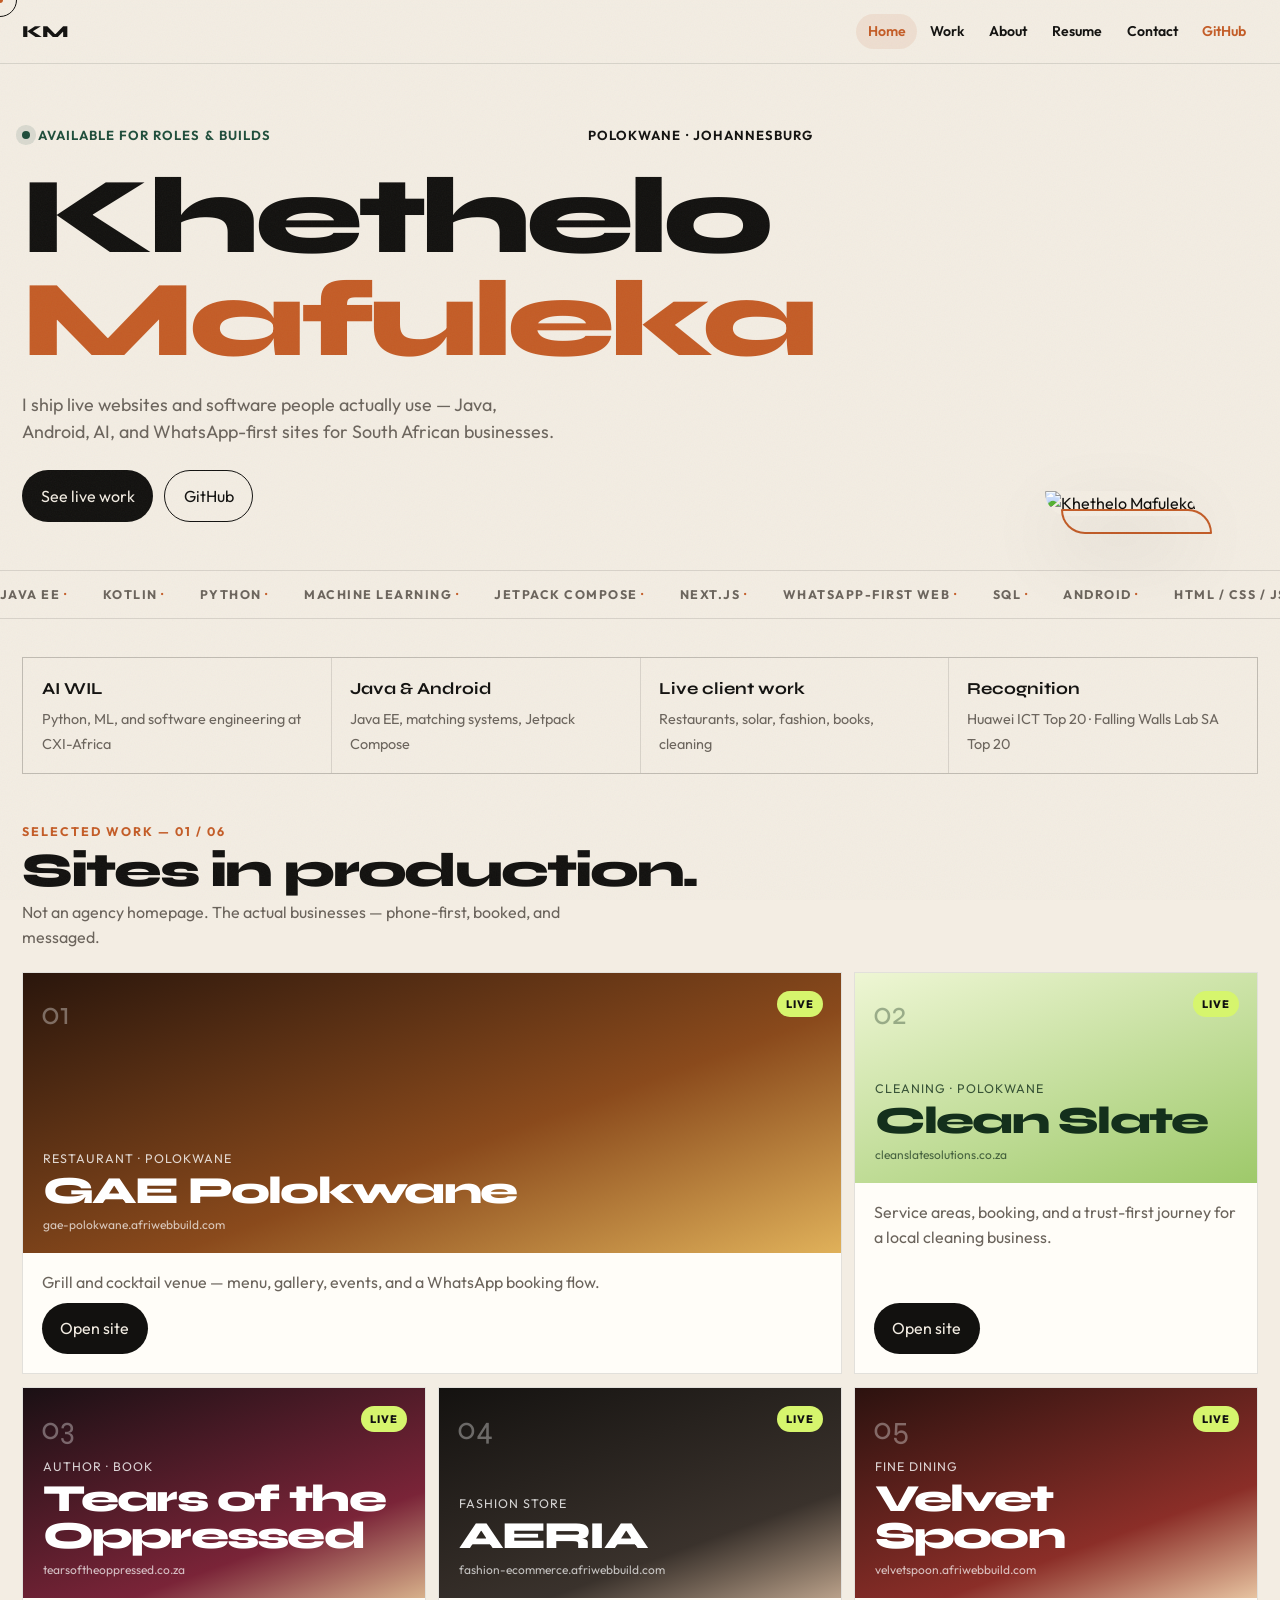
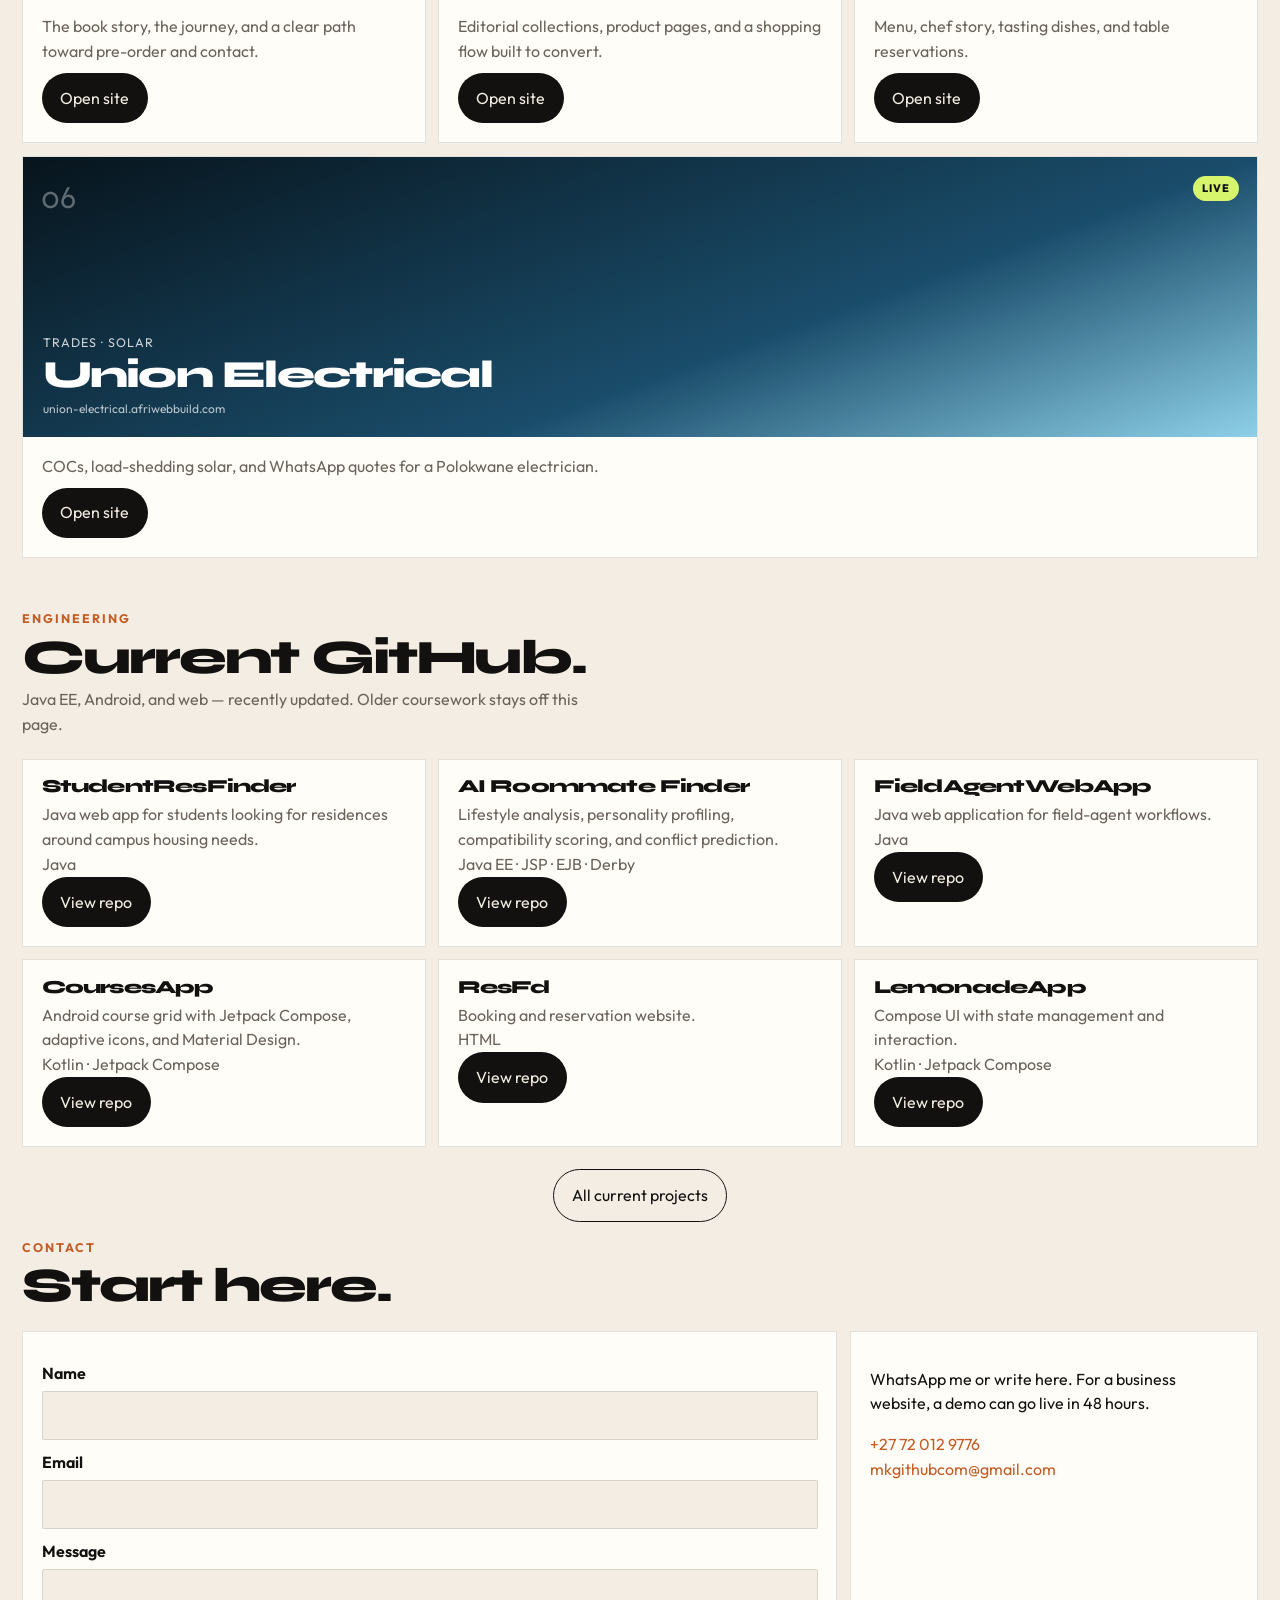
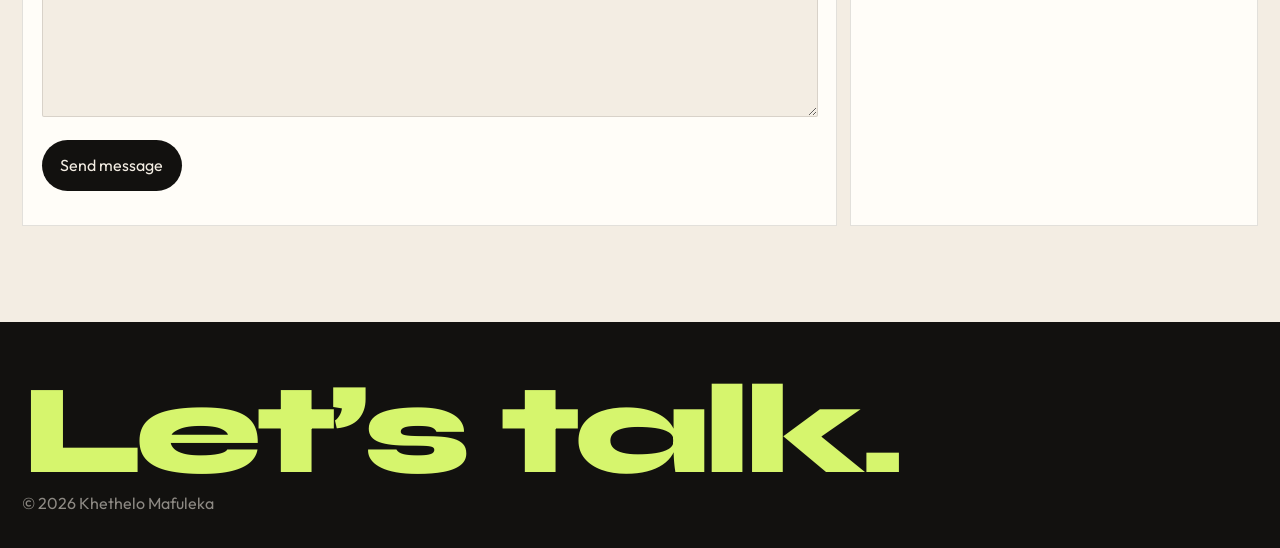
==== index.html @ 808f4ea2 "Switch contact forms to Way2Form and ship the redesigned pages for GitHub Pages. Co-authored-by: Cur" ====
<!DOCTYPE html>
<html lang="en">
<head>
  <meta charset="UTF-8">
  <meta name="viewport" content="width=device-width, initial-scale=1.0">
  <title>Khethelo Mafuleka — Software Engineer</title>
  <link rel="stylesheet" href="style.css">
  <link rel="preconnect" href="https://fonts.googleapis.com">
  <link rel="preconnect" href="https://fonts.gstatic.com" crossorigin>
  <link href="https://fonts.googleapis.com/css2?family=Outfit:wght@400;500;600;700&family=Syne:wght@700;800&display=swap" rel="stylesheet">
</head>
<body>
  <header>
    <div class="header-inner">
      <div class="brand">
        <h1><a href="index.html">KM</a></h1>
      </div>
      <nav>
        <a href="index.html" aria-current="page">Home</a>
        <a href="projects.html">Work</a>
        <a href="profile.html">About</a>
        <a href="resume.html">Resume</a>
        <a href="contact.html">Contact</a>
        <a href="https://github.com/Mafuleka-Khethelo" class="external" target="_blank" rel="noopener">GitHub</a>
      </nav>
    </div>
  </header>
  <main>
    <section class="hero">
      <div>
        <div class="hero-top">
          <span class="avail"><i></i> Available for roles &amp; builds</span>
          <span>Polokwane · Johannesburg</span>
        </div>
        <h2 class="display" data-reveal>Khethelo <span>Mafuleka</span></h2>
        <p class="lede" data-reveal>I ship live websites and software people actually use — Java, Android, AI, and WhatsApp-first sites for South African businesses.</p>
        <div class="hero-actions" data-reveal>
          <a class="button" href="#live">See live work</a>
          <a class="button button-ghost" href="https://github.com/Mafuleka-Khethelo" target="_blank" rel="noopener">GitHub</a>
        </div>
      </div>
      <div class="hero-photo" data-reveal>
        <img src="assets/myPrifile.jpg" alt="Khethelo Mafuleka">
      </div>
    </section>

    <div class="marquee" aria-hidden="true">
      <div class="marquee-track">
        <span>Java EE</span><span>Kotlin</span><span>Python</span><span>Machine learning</span>
        <span>Jetpack Compose</span><span>Next.js</span><span>WhatsApp-first web</span>
        <span>SQL</span><span>Android</span><span>HTML / CSS / JS</span>
      </div>
    </div>

    <div class="highlights">
      <div class="highlight" data-reveal><strong>AI WIL</strong><span>Python, ML, and software engineering at CXI-Africa</span></div>
      <div class="highlight" data-reveal><strong>Java &amp; Android</strong><span>Java EE, matching systems, Jetpack Compose</span></div>
      <div class="highlight" data-reveal><strong>Live client work</strong><span>Restaurants, solar, fashion, books, cleaning</span></div>
      <div class="highlight" data-reveal><strong>Recognition</strong><span>Huawei ICT Top 20 · Falling Walls Lab SA Top 20</span></div>
    </div>

    <section id="live">
      <div class="section-head" data-reveal>
        <span class="idx">Selected work — 01 / 06</span>
        <h3>Sites in production.</h3>
        <p>Not an agency homepage. The actual businesses — phone-first, booked, and messaged.</p>
      </div>
      <div class="live-grid">
        <article class="live-card" data-reveal>
          <a class="live-visual theme-gae" href="https://gae-polokwane.afriwebbuild.com/" target="_blank" rel="noopener">
            <span class="work-num">01</span>
            <span class="live-badge">Live</span>
            <em>Restaurant · Polokwane</em>
            <strong>GAE Polokwane</strong>
            <span class="domain">gae-polokwane.afriwebbuild.com</span>
          </a>
          <div class="live-card-body">
            <p>Grill and cocktail venue — menu, gallery, events, and a WhatsApp booking flow.</p>
            <a class="button" href="https://gae-polokwane.afriwebbuild.com/" target="_blank" rel="noopener">Open site</a>
          </div>
        </article>
        <article class="live-card" data-reveal>
          <a class="live-visual theme-clean" href="https://cleanslatesolutions.co.za/" target="_blank" rel="noopener">
            <span class="work-num">02</span>
            <span class="live-badge">Live</span>
            <em>Cleaning · Polokwane</em>
            <strong>Clean Slate</strong>
            <span class="domain">cleanslatesolutions.co.za</span>
          </a>
          <div class="live-card-body">
            <p>Service areas, booking, and a trust-first journey for a local cleaning business.</p>
            <a class="button" href="https://cleanslatesolutions.co.za/" target="_blank" rel="noopener">Open site</a>
          </div>
        </article>
        <article class="live-card" data-reveal>
          <a class="live-visual theme-tears" href="https://tearsoftheoppressed.co.za/" target="_blank" rel="noopener">
            <span class="work-num">03</span>
            <span class="live-badge">Live</span>
            <em>Author · Book</em>
            <strong>Tears of the Oppressed</strong>
            <span class="domain">tearsoftheoppressed.co.za</span>
          </a>
          <div class="live-card-body">
            <p>The book story, the journey, and a clear path toward pre-order and contact.</p>
            <a class="button" href="https://tearsoftheoppressed.co.za/" target="_blank" rel="noopener">Open site</a>
          </div>
        </article>
        <article class="live-card" data-reveal>
          <a class="live-visual theme-fashion" href="https://fashion-ecommerce.afriwebbuild.com/" target="_blank" rel="noopener">
            <span class="work-num">04</span>
            <span class="live-badge">Live</span>
            <em>Fashion store</em>
            <strong>AERIA</strong>
            <span class="domain">fashion-ecommerce.afriwebbuild.com</span>
          </a>
          <div class="live-card-body">
            <p>Editorial collections, product pages, and a shopping flow built to convert.</p>
            <a class="button" href="https://fashion-ecommerce.afriwebbuild.com/" target="_blank" rel="noopener">Open site</a>
          </div>
        </article>
        <article class="live-card" data-reveal>
          <a class="live-visual theme-velvet" href="https://velvetspoon.afriwebbuild.com/" target="_blank" rel="noopener">
            <span class="work-num">05</span>
            <span class="live-badge">Live</span>
            <em>Fine dining</em>
            <strong>Velvet Spoon</strong>
            <span class="domain">velvetspoon.afriwebbuild.com</span>
          </a>
          <div class="live-card-body">
            <p>Menu, chef story, tasting dishes, and table reservations.</p>
            <a class="button" href="https://velvetspoon.afriwebbuild.com/" target="_blank" rel="noopener">Open site</a>
          </div>
        </article>
        <article class="live-card" data-reveal>
          <a class="live-visual theme-union" href="https://union-electrical.afriwebbuild.com/" target="_blank" rel="noopener">
            <span class="work-num">06</span>
            <span class="live-badge">Live</span>
            <em>Trades · Solar</em>
            <strong>Union Electrical</strong>
            <span class="domain">union-electrical.afriwebbuild.com</span>
          </a>
          <div class="live-card-body">
            <p>COCs, load-shedding solar, and WhatsApp quotes for a Polokwane electrician.</p>
            <a class="button" href="https://union-electrical.afriwebbuild.com/" target="_blank" rel="noopener">Open site</a>
          </div>
        </article>
      </div>
    </section>

    <section class="projects">
      <div class="section-head" data-reveal>
        <span class="idx">Engineering</span>
        <h3>Current GitHub.</h3>
        <p>Java EE, Android, and web — recently updated. Older coursework stays off this page.</p>
      </div>
      <div class="repo-grid">
        <article class="project-card" data-reveal data-repo="StudentResFinderWebApp">
          <h4>StudentResFinder</h4>
          <p>Java web app for students looking for residences around campus housing needs.</p>
          <p class="muted">Java</p>
          <a class="button" href="https://github.com/Mafuleka-Khethelo/StudentResFinderWebApp" target="_blank" rel="noopener">View repo</a>
        </article>
        <article class="project-card" data-reveal data-repo="AI-Roommate-Finder-System">
          <h4>AI Roommate Finder</h4>
          <p>Lifestyle analysis, personality profiling, compatibility scoring, and conflict prediction.</p>
          <p class="muted">Java EE · JSP · EJB · Derby</p>
          <a class="button" href="https://github.com/Mafuleka-Khethelo/AI-Roommate-Finder-System" target="_blank" rel="noopener">View repo</a>
        </article>
        <article class="project-card" data-reveal data-repo="FieldAgentWebApp">
          <h4>FieldAgentWebApp</h4>
          <p>Java web application for field-agent workflows.</p>
          <p class="muted">Java</p>
          <a class="button" href="https://github.com/Mafuleka-Khethelo/FieldAgentWebApp" target="_blank" rel="noopener">View repo</a>
        </article>
        <article class="project-card" data-reveal data-repo="CoursesApp">
          <h4>CoursesApp</h4>
          <p>Android course grid with Jetpack Compose, adaptive icons, and Material Design.</p>
          <p class="muted">Kotlin · Jetpack Compose</p>
          <a class="button" href="https://github.com/Mafuleka-Khethelo/CoursesApp" target="_blank" rel="noopener">View repo</a>
        </article>
        <article class="project-card" data-reveal data-repo="ResFd">
          <h4>ResFd</h4>
          <p>Booking and reservation website.</p>
          <p class="muted">HTML</p>
          <a class="button" href="https://github.com/Mafuleka-Khethelo/ResFd" target="_blank" rel="noopener">View repo</a>
        </article>
        <article class="project-card" data-reveal data-repo="LemonadeApp-Compose">
          <h4>LemonadeApp</h4>
          <p>Compose UI with state management and interaction.</p>
          <p class="muted">Kotlin · Jetpack Compose</p>
          <a class="button" href="https://github.com/Mafuleka-Khethelo/LemonadeApp-Compose" target="_blank" rel="noopener">View repo</a>
        </article>
      </div>
      <p style="text-align:center;margin-top:1.4rem"><a href="projects.html" class="button button-ghost">All current projects</a></p>
    </section>

    <section id="contact" class="contact-section">
      <div class="section-head" data-reveal>
        <span class="idx">Contact</span>
        <h3>Start here.</h3>
      </div>
      <div class="contact-card">
        <form id="contact-form" class="contact-form" action="https://way2form.com/api/forms/53850bd2-396d-41ba-bebd-c320ea2ce17f/submit" method="post">
          <label for="name">Name</label>
          <input id="name" name="name" type="text" required>
          <label for="email">Email</label>
          <input id="email" name="email" type="email" required>
          <label for="message">Message</label>
          <textarea id="message" name="message" rows="5" required></textarea>
          <button type="submit" class="button">Send message</button>
          <p id="form-status" class="form-status" aria-live="polite"></p>
        </form>
        <aside class="contact-note">
          <p>WhatsApp me or write here. For a business website, a demo can go live in 48 hours.</p>
          <p><a href="https://wa.me/27720129776">+27 72 012 9776</a><br>
          <a href="mailto:mkgithubcom@gmail.com">mkgithubcom@gmail.com</a></p>
        </aside>
      </div>
    </section>
  </main>
  <footer class="site-footer">
    <div class="site-footer-inner">
      <p class="footer-giant"><a href="contact.html">Let’s talk.</a></p>
      <p>&copy; 2026 Khethelo Mafuleka</p>
    </div>
  </footer>
  <script>window.GITHUB_USERNAME = 'Mafuleka-Khethelo';</script>
  <script>window.WAY2FORM_ENDPOINT = 'https://way2form.com/api/forms/53850bd2-396d-41ba-bebd-c320ea2ce17f/submit';</script>
  <script src="scripts/contact.js" defer></script>
  <script src="scripts/ui.js" defer></script>
</body>
</html>
---- style.css ----
:root{
  --paper:#f3ede3;
  --ink:#12110f;
  --muted:#6b645c;
  --line:rgba(18,17,15,.12);
  --copper:#c45c26;
  --forest:#1e4d3a;
  --lime:#d6f56d;
  --card:#fffdf8;
  --shadow:0 30px 80px rgba(18,17,15,.12);
}

*{box-sizing:border-box}
html{scroll-behavior:smooth}
body{
  margin:0;
  color:var(--ink);
  background:var(--paper);
  font-family:"Outfit", system-ui, sans-serif;
  line-height:1.55;
  -webkit-font-smoothing:antialiased;
}
body::before{
  content:"";
  pointer-events:none;
  position:fixed;inset:0;z-index:80;opacity:.045;
  background-image:url("data:image/svg+xml,%3Csvg xmlns='http://www.w3.org/2000/svg' width='140' height='140'%3E%3Cfilter id='n'%3E%3CfeTurbulence type='fractalNoise' baseFrequency='.8' numOctaves='4' stitchTiles='stitch'/%3E%3C/filter%3E%3Crect width='100%25' height='100%25' filter='url(%23n)'/%3E%3C/svg%3E");
}

h1,h2,h3,h4,.display,.live-visual strong,.footer-giant{
  font-family:"Syne", sans-serif;
  font-weight:800;
  letter-spacing:-.045em;
  line-height:.95;
}

a{color:var(--copper);text-decoration:none}
a:hover{color:var(--ink)}
:focus-visible{outline:2px solid var(--copper);outline-offset:3px}

header{
  position:sticky;top:0;z-index:40;
  background:rgba(243,237,227,.78);
  backdrop-filter:blur(16px);
  border-bottom:1px solid var(--line);
}
.header-inner{
  max-width:1280px;margin:0 auto;padding:.9rem 1.4rem;
  display:flex;align-items:center;justify-content:space-between;gap:1rem;
}
.brand h1{margin:0;font-size:1.05rem}
.brand a{color:inherit}
.tagline{display:none}
nav{display:flex;flex-wrap:wrap;gap:.15rem}
nav a{
  color:var(--ink);font-weight:600;font-size:.88rem;
  padding:.4rem .7rem;border-radius:999px;
}
nav a:hover,nav a.external{color:var(--copper)}

main{max-width:1280px;margin:0 auto;padding:1.2rem 1.4rem 4rem}

.hero{
  display:grid;grid-template-columns:1.15fr .85fr;
  gap:2rem;align-items:end;padding:2.6rem 0 1.4rem;
}
.hero-top{
  display:flex;justify-content:space-between;gap:1rem;align-items:center;
  margin-bottom:1.2rem;font-size:.82rem;font-weight:650;letter-spacing:.08em;text-transform:uppercase;
}
.avail{
  display:inline-flex;align-items:center;gap:.45rem;color:var(--forest);
}
.avail i{
  width:8px;height:8px;border-radius:50%;background:var(--forest);
  box-shadow:0 0 0 6px rgba(30,77,58,.12);animation:pulse 1.8s ease infinite;
}
@keyframes pulse{50%{transform:scale(1.15)}}
.hero h2.display{
  margin:0;font-size:clamp(2.8rem,8.6vw,6.8rem);max-width:10ch;
}
.hero h2.display span{display:block;color:var(--copper)}
.lede{max-width:34rem;color:var(--muted);font-size:1.12rem;margin:1.2rem 0 1.5rem}
.hero-actions{display:flex;flex-wrap:wrap;gap:.7rem}
.hero-photo{position:relative;justify-self:end;margin-bottom:.4rem}
.hero-photo img{
  width:min(340px,78vw);aspect-ratio:4/5;object-fit:cover;
  border-radius:2px 48px 2px 48px;box-shadow:var(--shadow);
  filter:saturate(1.05) contrast(1.04);
}
.hero-photo::before{
  content:"";position:absolute;inset:18px -16px -18px 16px;
  border:2px solid var(--copper);border-radius:2px 48px 2px 48px;z-index:-1;
}

.button{
  display:inline-flex;align-items:center;gap:.4rem;
  padding:.8rem 1.15rem;border-radius:999px;border:0;cursor:pointer;
  background:var(--ink);color:var(--paper);font-weight:700;font:inherit;
  text-decoration:none;
}
.button:hover{background:var(--copper);color:#fff}
.button-ghost{
  background:transparent;color:var(--ink);border:1px solid var(--ink);
}
.button-ghost:hover{background:var(--ink);color:var(--paper)}

.marquee{
  overflow:hidden;border-block:1px solid var(--line);
  margin:1.6rem -1.4rem 2.4rem;padding:.85rem 0;
}
.marquee-track{
  display:flex;gap:2.2rem;white-space:nowrap;width:max-content;
  animation:ticker 32s linear infinite;font-weight:700;letter-spacing:.12em;text-transform:uppercase;font-size:.78rem;
}
.marquee-track span{color:var(--muted)}
.marquee-track span::after{content:" ·";color:var(--copper)}
@keyframes ticker{to{transform:translateX(-50%)}}

.highlights{display:grid;grid-template-columns:repeat(4,1fr);gap:1px;background:var(--line);border:1px solid var(--line);margin-bottom:3rem}
.highlight{background:var(--paper);padding:1.1rem 1.15rem}
.highlight strong{display:block;font-family:"Syne",sans-serif;font-size:1.05rem;margin-bottom:.25rem}
.highlight span{color:var(--muted);font-size:.9rem}

.section-head{display:flex;flex-direction:column;gap:.4rem;margin:0 0 1.4rem}
.section-head h3{margin:0;font-size:clamp(1.8rem,4vw,3rem)}
.section-head p{margin:0;color:var(--muted);max-width:36rem}
.idx{color:var(--copper);font-size:.78rem;letter-spacing:.16em;text-transform:uppercase;font-weight:700}

.live-grid{display:grid;grid-template-columns:repeat(6,1fr);gap:.8rem}
.live-card{
  background:var(--card);border:1px solid var(--line);min-height:100%;
  display:flex;flex-direction:column;overflow:hidden;
  transition:transform .35s cubic-bezier(.2,.8,.2,1), box-shadow .35s;
}
.live-card:hover{transform:translateY(-6px);box-shadow:var(--shadow)}
.live-card:nth-child(1){grid-column:span 4}
.live-card:nth-child(2){grid-column:span 2}
.live-card:nth-child(3),
.live-card:nth-child(4),
.live-card:nth-child(5){grid-column:span 2}
.live-card:nth-child(6){grid-column:span 6}
.live-visual{
  min-height:210px;padding:1.15rem 1.2rem;display:flex;flex-direction:column;justify-content:flex-end;
  color:#fff;position:relative;overflow:hidden;
}
.live-card:nth-child(1) .live-visual,
.live-card:nth-child(6) .live-visual{min-height:280px}
.live-visual:hover{color:#fff}
.work-num{
  position:absolute;top:1rem;left:1.1rem;
  font-family:"Syne",sans-serif;font-size:2rem;opacity:.35;
}
.live-badge{
  position:absolute;top:1.15rem;right:1.1rem;
  background:var(--lime);color:#111;font-size:.68rem;font-weight:800;
  letter-spacing:.1em;text-transform:uppercase;padding:.28rem .55rem;border-radius:999px;
}
.live-visual em{font-style:normal;font-size:.78rem;opacity:.8;margin-bottom:.3rem;letter-spacing:.08em;text-transform:uppercase}
.live-visual strong{font-size:clamp(1.5rem,3vw,2.4rem)}
.live-visual span.domain{font-size:.75rem;opacity:.7;margin-top:.4rem}
.live-card-body{padding:1.05rem 1.15rem 1.2rem;display:flex;flex-direction:column;gap:.55rem;flex:1}
.live-card-body p{margin:0;color:var(--muted)}
.live-card-body .button{margin-top:auto;align-self:flex-start}

.theme-gae{background:linear-gradient(160deg,#2a160c,#8a4a1c 58%,#e0b15a)}
.theme-clean{background:linear-gradient(160deg,#eef6d4,#9ec96a);color:#14301c}
.theme-clean:hover,.theme-clean strong,.theme-clean em,.theme-clean .domain{color:#14301c}
.theme-tears{background:linear-gradient(160deg,#1a1014,#7a2438 70%,#d7b08a)}
.theme-fashion{background:linear-gradient(160deg,#141210,#3a322c 70%,#b9a089)}
.theme-velvet{background:linear-gradient(160deg,#2c120f,#8b2e28 68%,#e7c3a0)}
.theme-union{background:linear-gradient(160deg,#07141c,#1a4d6b 62%,#8ed0e8)}

.repo-grid{display:grid;grid-template-columns:repeat(3,1fr);gap:.8rem}
.project-card,.card,.contact-form,.contact-note,.profile-card{
  background:var(--card);border:1px solid var(--line);padding:1.15rem;
}
.project-card h4{margin:0 0 .4rem;font-size:1.15rem}
.project-card p{margin:0;color:var(--muted)}
.muted{color:var(--muted)}
.projects{margin-top:3.2rem}

.profile-section .profile-card{display:flex;gap:1.3rem;align-items:center;margin-top:2rem}
.avatar,.avatar-img{width:110px;height:110px;border-radius:2px 28px;object-fit:cover;display:block}
.profile-info h2{margin:0;font-size:2.2rem}
.role{color:var(--muted);margin:.3rem 0 .7rem}
.contact-list{list-style:none;padding:0;margin:0}
.skills-list{display:flex;flex-wrap:wrap;gap:.4rem;list-style:none;padding:0}
.skills-list li,.skill-badge{
  border:1px solid var(--line);padding:.22rem .55rem;border-radius:999px;font-size:.82rem;font-weight:650;
}
.skill-list{list-style:none;padding:0}
.skills-block h5{margin:.8rem 0 .2rem;color:var(--copper)}
.card{margin:.75rem 0}
.skill-badges{display:flex;flex-direction:column;gap:.5rem}
.skill-meter{background:rgba(18,17,15,.08);height:7px;overflow:hidden}
.skill-meter-fill{background:linear-gradient(90deg,var(--forest),var(--copper));height:100%}
.repo-meta{font-size:.88rem;color:var(--muted);margin-top:.5rem}

nav a[aria-current="page"]{
  color:var(--copper);
  background:rgba(196,92,38,.1);
}

.page-hero{padding:2rem 0 2.4rem;max-width:62rem}
.page-hero .display{
  margin:.35rem 0 .8rem;font-size:clamp(2.6rem,8vw,6.2rem);max-width:12ch;
}
.page-hero .display span{color:var(--copper)}
.page-hero .lede{margin:0 0 1.4rem}
.page-hero .hero-top{margin-bottom:1.1rem}

#inferred-skills{display:flex;flex-wrap:wrap;gap:.45rem;margin:.7rem 0 1.6rem}
.skill-cell #inferred-skills{margin:0}

.band{
  width:100vw;margin:2.8rem calc(50% - 50vw);padding:2.8rem 1.4rem;
  background:var(--ink);color:var(--paper);
}
.band-inner{max-width:1280px;margin:0 auto}
.band .idx{color:var(--lime)}
.quote{
  font-family:"Syne",sans-serif;font-weight:800;letter-spacing:-.045em;
  font-size:clamp(1.7rem,4.4vw,3.1rem);line-height:1.12;max-width:18ch;margin:0;
}
.quote cite{
  display:block;margin-top:1.1rem;font-family:"Outfit",sans-serif;font-style:normal;
  font-size:.8rem;letter-spacing:.14em;text-transform:uppercase;color:var(--lime);font-weight:700;
}

.about-grid{
  display:grid;grid-template-columns:.82fr 1.18fr;gap:3rem;align-items:start;
}
.about-photo{position:relative}
.about-photo img{
  width:100%;aspect-ratio:4/5;object-fit:cover;
  border-radius:2px 48px 2px 48px;box-shadow:var(--shadow);
}
.about-photo::before{
  content:"";position:absolute;inset:18px -16px -18px 16px;
  border:2px solid var(--copper);border-radius:2px 48px 2px 48px;z-index:-1;
}
.about-meta{display:flex;flex-wrap:wrap;gap:.7rem 1.6rem;margin:1.1rem 0 0;color:var(--muted);font-size:.92rem}
.about-meta strong{color:var(--ink);margin-right:.35rem}

.skill-grid{display:grid;grid-template-columns:repeat(3,1fr);gap:1px;background:var(--line);border:1px solid var(--line);margin:2.2rem 0}
.skill-cell{background:var(--paper);padding:1.2rem 1.15rem}
.skill-cell h5{margin:0 0 .6rem;color:var(--copper);font-size:.78rem;letter-spacing:.14em;text-transform:uppercase}
.skill-cell li{margin:.2rem 0}

.timeline{border-top:1px solid var(--line);margin-top:1rem}
.timeline-item{
  display:grid;grid-template-columns:160px 1fr;gap:1.4rem;
  padding:1.45rem 0;border-bottom:1px solid var(--line);
}
.timeline-item .when{color:var(--copper);font-size:.78rem;font-weight:700;letter-spacing:.1em;text-transform:uppercase}
.timeline-item h4{margin:0 0 .35rem;font-size:1.35rem;text-transform:none;letter-spacing:-.045em;color:var(--ink)}
.timeline-item p{margin:0;color:var(--muted)}

.resume-wrap{display:grid;grid-template-columns:280px 1fr;gap:2.6rem;align-items:start}
.resume-aside{
  position:sticky;top:5.2rem;
  background:var(--ink);color:var(--paper);padding:1.5rem 1.25rem;
}
.resume-aside .idx{color:var(--lime)}
.resume-aside h3{margin:.35rem 0 .5rem;font-size:1.85rem;color:var(--lime)}
.resume-aside p,.resume-aside a{display:block;margin:.35rem 0;color:rgba(243,237,227,.68)}
.resume-aside a{color:var(--lime)}
.resume-aside a:hover{color:#fff}
.resume-body > h4{margin:1.8rem 0 .75rem;font-size:.82rem;color:var(--copper);letter-spacing:.14em;text-transform:uppercase}
.resume-body > h4:first-child{margin-top:.2rem}
.resume-lead{font-size:1.15rem;color:var(--muted);max-width:42rem}

.live-links{display:grid;grid-template-columns:1fr 1fr;gap:.4rem .8rem;margin:0;padding:0;list-style:none}
.live-links a{color:var(--ink);font-weight:700;border-bottom:1px solid transparent}
.live-links a:hover{color:var(--copper);border-bottom-color:var(--copper)}

.mini-work{display:grid;grid-template-columns:repeat(3,1fr);gap:.7rem;margin-top:1.2rem}
.mini-work a{
  min-height:148px;padding:1.05rem 1.1rem;display:flex;flex-direction:column;justify-content:flex-end;
  color:#fff;transition:transform .3s cubic-bezier(.2,.8,.2,1);
}
.mini-work a:hover{color:#fff;transform:translateY(-4px)}
.mini-work em{font-style:normal;font-size:.72rem;letter-spacing:.1em;text-transform:uppercase;opacity:.75;margin-bottom:.25rem}
.mini-work strong{font-size:1.35rem}
.mini-work .theme-clean,.mini-work .theme-clean:hover,.mini-work .theme-clean strong,.mini-work .theme-clean em{color:#14301c}
.resume-aside .button{display:inline-flex;background:var(--lime);color:var(--ink);margin-top:.4rem}
.resume-aside .button:hover{background:#fff;color:var(--ink)}
.resume-body .highlights{grid-template-columns:1fr 1fr;margin-top:.4rem}

.contact-stage{
  display:grid;grid-template-columns:1.08fr .92fr;border:1px solid var(--line);overflow:hidden;
}
.contact-stage .contact-form{border:0;padding:1.7rem 1.55rem}
.contact-panel{
  background:var(--forest);color:var(--paper);padding:1.8rem 1.5rem;
}
.contact-panel .idx{color:var(--lime)}
.contact-panel h3{margin:.3rem 0 1.2rem;font-size:clamp(1.8rem,4vw,2.6rem);color:var(--paper)}
.contact-panel .channel{
  color:var(--paper);border-bottom-color:rgba(243,237,227,.18);
}
.contact-panel .channel small{color:rgba(243,237,227,.62)}
.contact-panel .channel:hover{color:var(--lime)}

.channels{margin-top:.4rem}
.channel{
  display:flex;justify-content:space-between;align-items:baseline;gap:1rem;
  padding:1.15rem 0;border-bottom:1px solid var(--line);color:var(--ink);
  font-family:"Syne",sans-serif;font-weight:800;font-size:1.35rem;
}
.channel small{font-family:"Outfit",sans-serif;font-weight:500;font-size:.88rem;color:var(--muted)}
.channel:hover{color:var(--copper)}

.cs-visual{
  min-height:300px;margin:0 0 2.2rem;padding:1.6rem 1.4rem;
  display:flex;flex-direction:column;justify-content:flex-end;color:#fff;
}
.cs-visual:hover{color:#fff}
.cs-visual strong{font-size:clamp(2rem,5vw,3.4rem)}
.cs-visual em{font-style:normal;letter-spacing:.1em;text-transform:uppercase;opacity:.8;margin-bottom:.4rem}
.cs-grid{display:grid;grid-template-columns:1fr 1fr;gap:2rem 2.4rem}
.cs-grid h3{margin:0 0 .5rem;font-size:.78rem;letter-spacing:.14em;text-transform:uppercase;color:var(--copper)}
.cs-grid p,.cs-grid li{color:var(--muted)}
.cs-grid ul{margin:.2rem 0 0;padding-left:1.1rem}
.cs-shot{width:100%;margin-top:2rem;border:1px solid var(--line);display:block}

.contact-section{margin-top:0}
.contact-card{display:grid;grid-template-columns:1.4fr .7fr;gap:.8rem}
.contact-form label{display:block;font-weight:650;margin-top:.65rem}
.contact-form input,.contact-form textarea{
  width:100%;margin-top:.3rem;padding:.7rem .8rem;border:1px solid var(--line);
  background:var(--paper);color:var(--ink);font:inherit;border-radius:2px;
}
.contact-form .button{margin-top:1rem}
.form-status{margin-top:.6rem}

.site-footer{
  background:var(--ink);color:var(--paper);margin-top:2rem;
}
.site-footer-inner{max-width:1280px;margin:0 auto;padding:3rem 1.4rem 2rem}
.footer-giant{
  font-size:clamp(3rem,10vw,8rem);margin:0 0 1rem;color:var(--paper);
}
.footer-giant a{color:var(--lime)}
.footer-giant a:hover{color:var(--copper)}
.site-footer p{margin:0;color:rgba(243,237,227,.55)}

@keyframes rise{
  from{transform:translateY(16px)}
  to{transform:none}
}
[data-reveal]{
  animation:rise .75s cubic-bezier(.2,.7,.2,1) both;
  animation-delay:var(--d,0ms);
}

.has-cursor,.has-cursor *{cursor:none}
.cursor-dot,.cursor-ring{
  position:fixed;top:0;left:0;pointer-events:none;z-index:90;border-radius:50%;
  translate:-50% -50%;
}
.cursor-dot{width:6px;height:6px;background:var(--copper)}
.cursor-ring{width:34px;height:34px;border:1px solid var(--ink);transition:width .2s,height .2s,background .2s}
.cursor-hot .cursor-ring{width:54px;height:54px;background:rgba(196,92,38,.15);border-color:var(--copper)}

.lightbox-overlay{position:fixed;inset:0;background:rgba(18,17,15,.88);display:flex;align-items:center;justify-content:center;padding:2rem;z-index:99;visibility:hidden;opacity:0}
.lightbox-overlay.open{visibility:visible;opacity:1}
.lightbox-img{max-width:100%;max-height:70vh}
.thumb-wrap{position:relative}
.project-thumb{width:100%;height:140px;object-fit:cover;margin-bottom:.6rem}

@media (max-width:980px){
  .hero,.highlights,.repo-grid,.about-grid,.resume-wrap,.skill-grid,.contact-stage,.cs-grid,.mini-work{grid-template-columns:1fr 1fr}
  .live-grid{grid-template-columns:1fr 1fr}
  .live-card:nth-child(n){grid-column:span 1}
  .timeline-item{grid-template-columns:1fr}
}
@media (max-width:720px){
  .hero,.highlights,.repo-grid,.live-grid,.contact-card,.about-grid,.resume-wrap,.skill-grid,.live-links,.contact-stage,.cs-grid,.mini-work{grid-template-columns:1fr}
  .header-inner{flex-direction:column;align-items:flex-start}
  .hero-photo{justify-self:start}
  .resume-aside{position:static}
  .has-cursor,.has-cursor *{cursor:auto}
  .cursor-dot,.cursor-ring{display:none}
}
@media (prefers-reduced-motion:reduce){
  *{animation:none !important;transition:none !important}
  .avail i{animation:none}
}
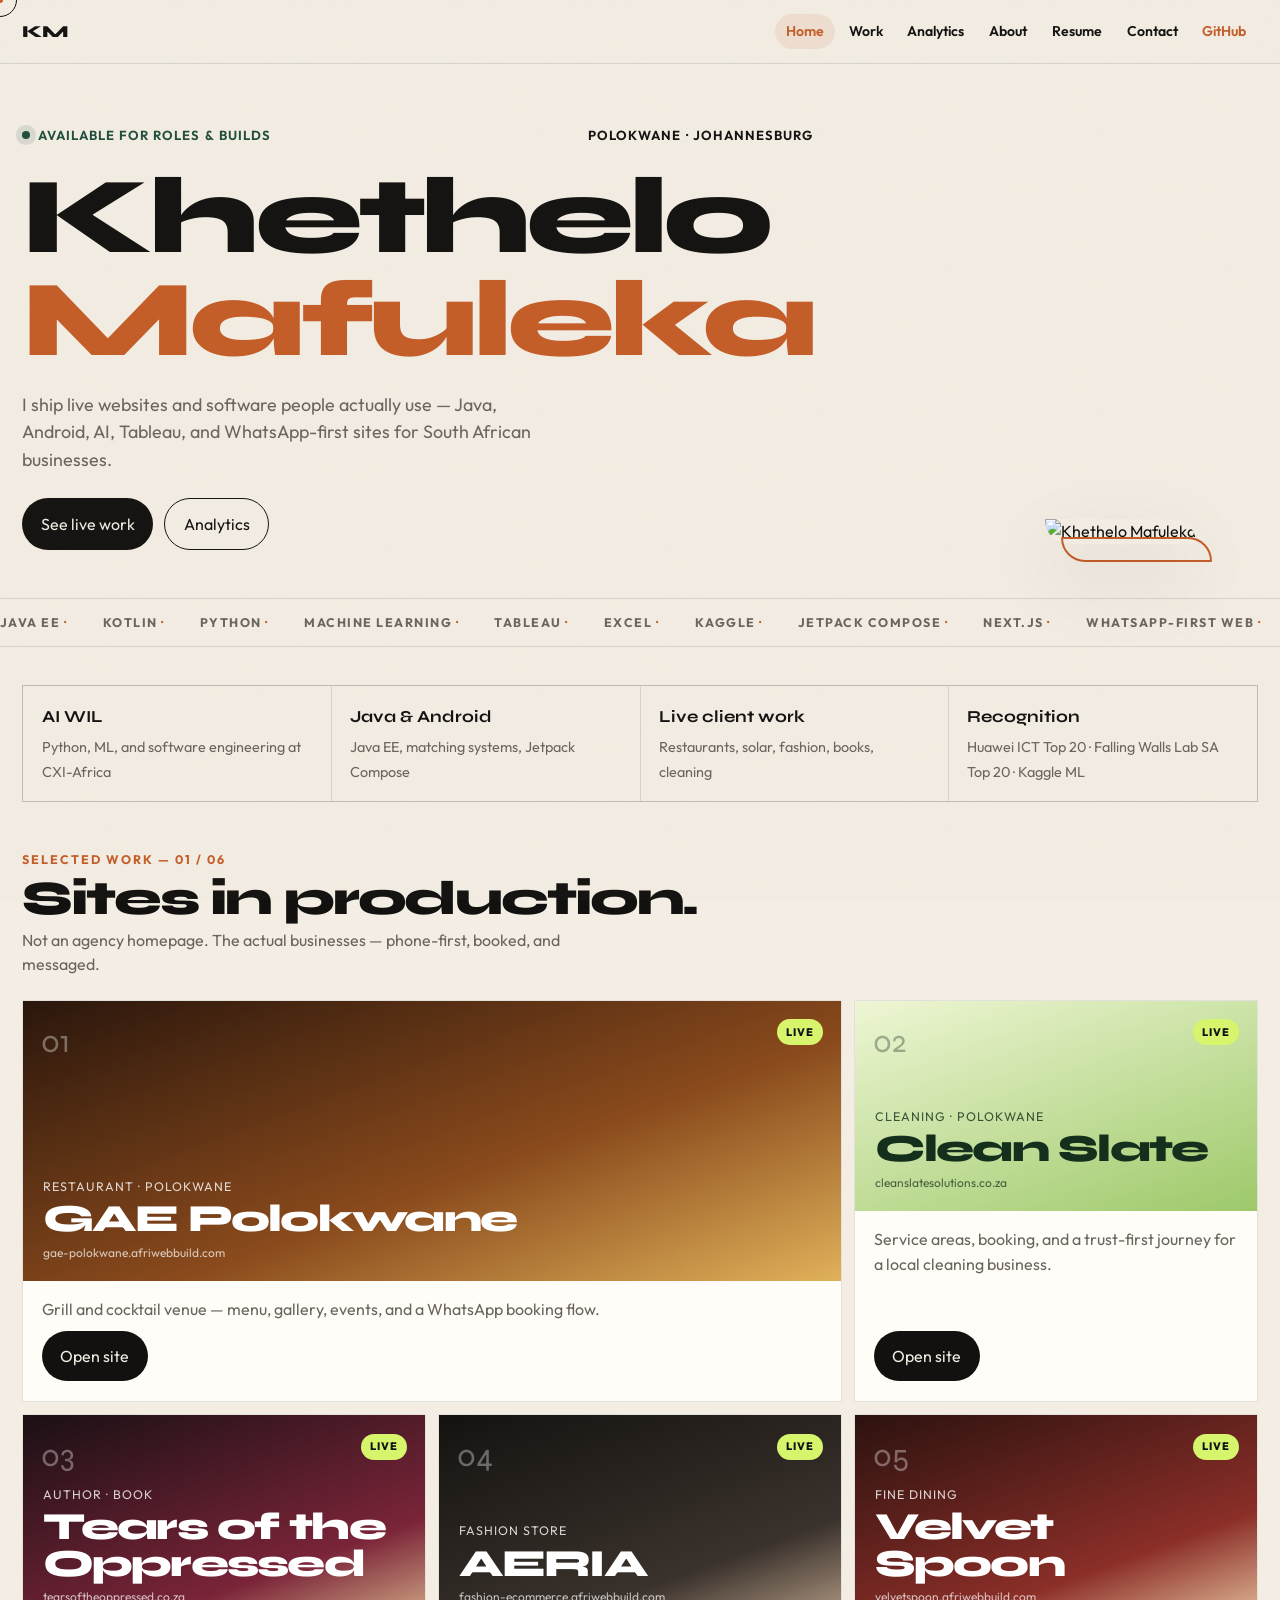
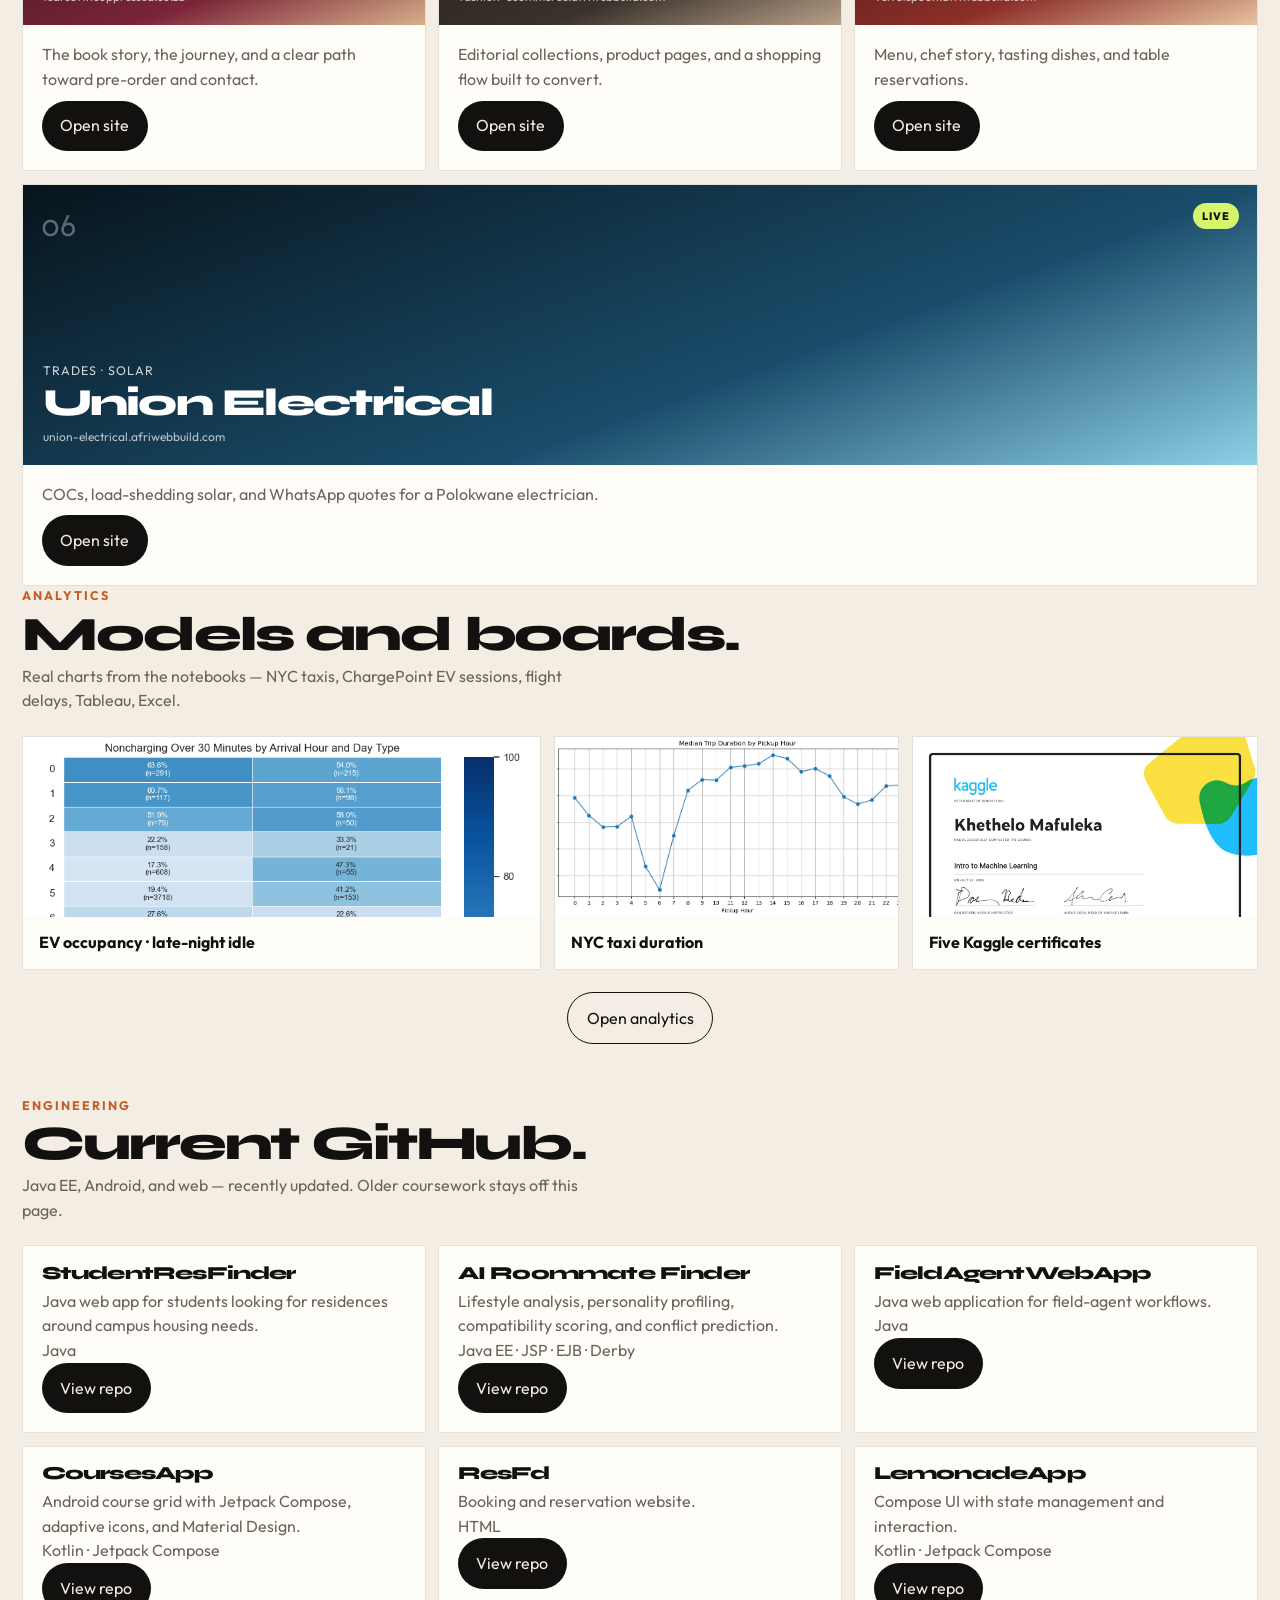
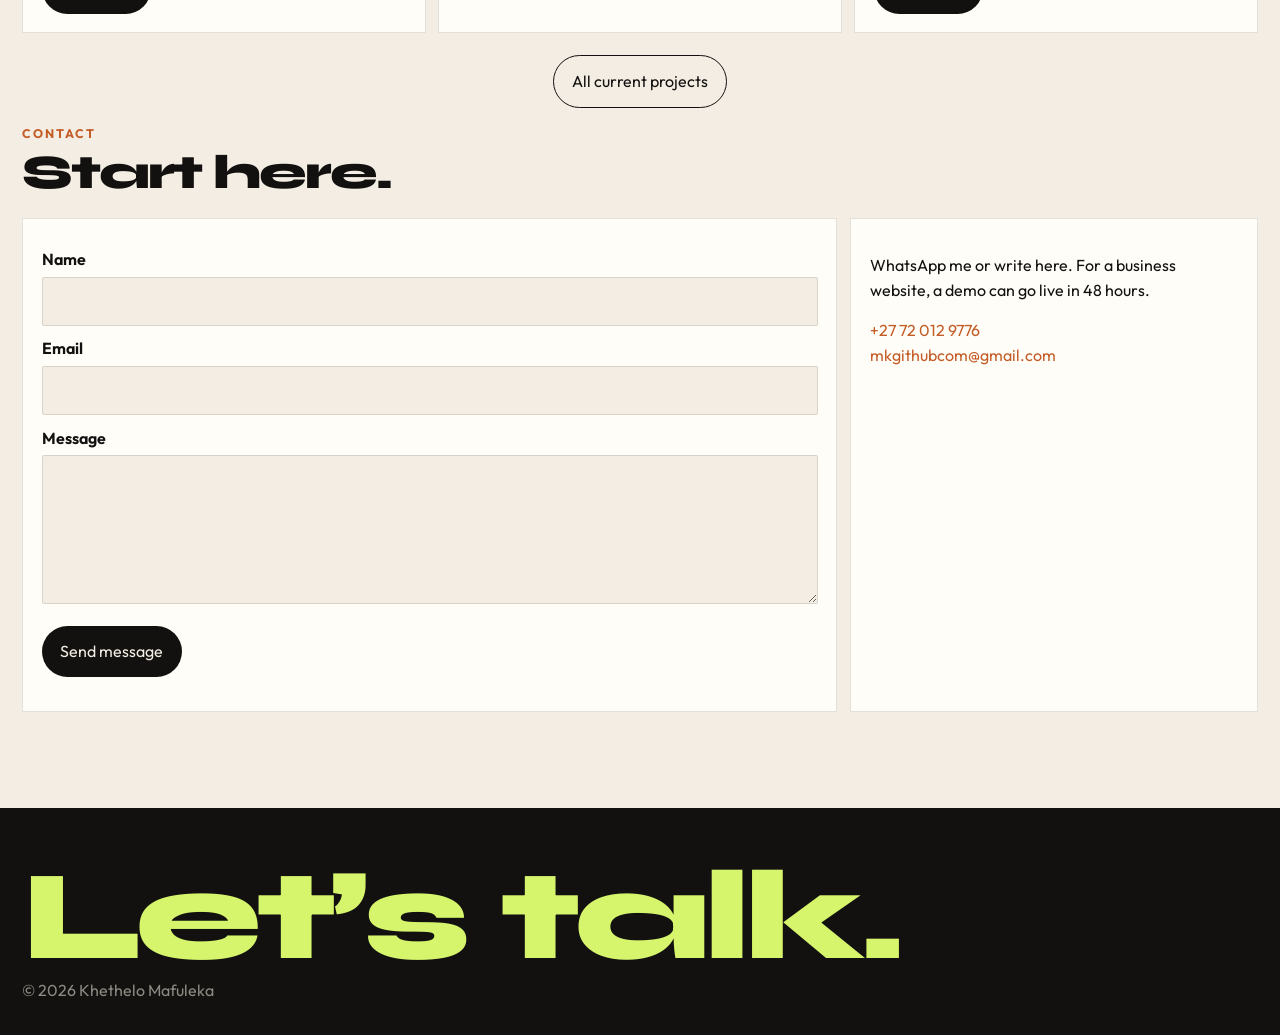
==== commit 8512346a: "Add an Analytics page with Kaggle certificates and real notebook charts. Co-authored-by: Cursor <cur" ====
--- a/index.html
+++ b/index.html
@@ -18,6 +18,7 @@
       <nav>
         <a href="index.html" aria-current="page">Home</a>
         <a href="projects.html">Work</a>
+        <a href="analytics.html">Analytics</a>
         <a href="profile.html">About</a>
         <a href="resume.html">Resume</a>
         <a href="contact.html">Contact</a>
@@ -33,10 +34,10 @@
           <span>Polokwane · Johannesburg</span>
         </div>
         <h2 class="display" data-reveal>Khethelo <span>Mafuleka</span></h2>
-        <p class="lede" data-reveal>I ship live websites and software people actually use — Java, Android, AI, and WhatsApp-first sites for South African businesses.</p>
+        <p class="lede" data-reveal>I ship live websites and software people actually use — Java, Android, AI, Tableau, and WhatsApp-first sites for South African businesses.</p>
         <div class="hero-actions" data-reveal>
           <a class="button" href="#live">See live work</a>
-          <a class="button button-ghost" href="https://github.com/Mafuleka-Khethelo" target="_blank" rel="noopener">GitHub</a>
+          <a class="button button-ghost" href="analytics.html">Analytics</a>
         </div>
       </div>
       <div class="hero-photo" data-reveal>
@@ -47,6 +48,7 @@
     <div class="marquee" aria-hidden="true">
       <div class="marquee-track">
         <span>Java EE</span><span>Kotlin</span><span>Python</span><span>Machine learning</span>
+        <span>Tableau</span><span>Excel</span><span>Kaggle</span>
         <span>Jetpack Compose</span><span>Next.js</span><span>WhatsApp-first web</span>
         <span>SQL</span><span>Android</span><span>HTML / CSS / JS</span>
       </div>
@@ -56,7 +58,7 @@
       <div class="highlight" data-reveal><strong>AI WIL</strong><span>Python, ML, and software engineering at CXI-Africa</span></div>
       <div class="highlight" data-reveal><strong>Java &amp; Android</strong><span>Java EE, matching systems, Jetpack Compose</span></div>
       <div class="highlight" data-reveal><strong>Live client work</strong><span>Restaurants, solar, fashion, books, cleaning</span></div>
-      <div class="highlight" data-reveal><strong>Recognition</strong><span>Huawei ICT Top 20 · Falling Walls Lab SA Top 20</span></div>
+      <div class="highlight" data-reveal><strong>Recognition</strong><span>Huawei ICT Top 20 · Falling Walls Lab SA Top 20 · Kaggle ML</span></div>
     </div>
 
     <section id="live">
@@ -145,6 +147,29 @@
           </div>
         </article>
       </div>
+    </section>
+
+    <section id="analytics-preview">
+      <div class="section-head" data-reveal>
+        <span class="idx">Analytics</span>
+        <h3>Models and boards.</h3>
+        <p>Real charts from the notebooks — NYC taxis, ChargePoint EV sessions, flight delays, Tableau, Excel.</p>
+      </div>
+      <div class="preview-row">
+        <a href="analytics.html#ev">
+          <img src="assets/analytics/ev-21.png" alt="EV charger dwell heatmap by hour">
+          <span>EV occupancy · late-night idle</span>
+        </a>
+        <a href="analytics.html#nyc">
+          <img src="assets/analytics/nyc-17.png" alt="NYC taxi duration by hour">
+          <span>NYC taxi duration</span>
+        </a>
+        <a href="analytics.html#certs">
+          <img src="assets/certs/kaggle-intro-ml.jpeg" alt="Kaggle Intro to Machine Learning certificate">
+          <span>Five Kaggle certificates</span>
+        </a>
+      </div>
+      <p style="text-align:center;margin:0 0 3rem"><a class="button button-ghost" href="analytics.html">Open analytics</a></p>
     </section>
 
     <section class="projects">
@@ -226,7 +251,7 @@
   </footer>
   <script>window.GITHUB_USERNAME = 'Mafuleka-Khethelo';</script>
   <script>window.WAY2FORM_ENDPOINT = 'https://way2form.com/api/forms/53850bd2-396d-41ba-bebd-c320ea2ce17f/submit';</script>
-  <script src="scripts/contact.js" defer></script>
+  <script src="scripts/contact.js?v=3" defer></script>
   <script src="scripts/ui.js" defer></script>
 </body>
 </html>
--- a/style.css
+++ b/style.css
@@ -366,23 +366,89 @@
 
 .lightbox-overlay{position:fixed;inset:0;background:rgba(18,17,15,.88);display:flex;align-items:center;justify-content:center;padding:2rem;z-index:99;visibility:hidden;opacity:0}
 .lightbox-overlay.open{visibility:visible;opacity:1}
-.lightbox-img{max-width:100%;max-height:70vh}
+.lightbox-img{max-width:100%;max-height:82vh;border-radius:4px}
+.lightbox-caption{color:var(--paper);margin-top:.8rem;max-width:50rem}
 .thumb-wrap{position:relative}
 .project-thumb{width:100%;height:140px;object-fit:cover;margin-bottom:.6rem}
+.zoom-img{width:100%;display:block;cursor:zoom-in;background:#fff}
+
+.pipeline{
+  display:grid;grid-template-columns:repeat(5,1fr);gap:1px;
+  background:var(--line);border:1px solid var(--line);margin:0 0 3rem;
+}
+.pipe-step{background:var(--paper);padding:1.1rem 1rem}
+.pipe-step em{display:block;color:var(--copper);font-style:normal;font-size:.72rem;letter-spacing:.14em;text-transform:uppercase;font-weight:700;margin-bottom:.35rem}
+.pipe-step strong{display:block;font-size:1.15rem;margin-bottom:.25rem}
+.pipe-step span{color:var(--muted);font-size:.88rem}
+
+.cert-grid{display:grid;grid-template-columns:repeat(3,1fr);gap:.8rem;margin-bottom:3.2rem}
+.cert-card{
+  background:var(--card);border:1px solid var(--line);overflow:hidden;color:inherit;
+  display:flex;flex-direction:column;
+}
+.cert-card:hover{color:inherit;transform:translateY(-4px);transition:transform .3s}
+.cert-card img{aspect-ratio:16/10;object-fit:cover;background:#fff;border-bottom:1px solid var(--line)}
+.cert-card div{padding:.85rem 1rem 1rem}
+.cert-card em{display:block;font-style:normal;color:var(--copper);font-size:.72rem;letter-spacing:.12em;text-transform:uppercase;font-weight:700}
+.cert-card strong{font-size:1.05rem}
+
+.study{margin:0 0 3.4rem}
+.study-meta{display:flex;flex-wrap:wrap;gap:.4rem;margin:0 0 1.1rem}
+.study-meta span{
+  border:1px solid var(--line);border-radius:999px;padding:.22rem .6rem;font-size:.8rem;font-weight:650;
+}
+.viz-grid{display:grid;grid-template-columns:1fr 1fr;gap:.8rem}
+.viz-card{
+  background:var(--card);border:1px solid var(--line);margin:0;overflow:hidden;
+}
+.viz-card img{max-height:420px;object-fit:contain;background:#fafafa}
+.viz-wide{grid-column:1 / -1}
+.viz-card figcaption{padding:.8rem 1rem 1rem;color:var(--muted);font-size:.92rem}
+
+.book-grid{display:grid;grid-template-columns:repeat(2,1fr);gap:.8rem}
+.book{
+  background:var(--ink);color:var(--paper);padding:1.3rem 1.2rem;min-height:11rem;
+  position:relative;overflow:hidden;
+}
+.book::after{
+  content:"";position:absolute;right:-20px;top:-20px;width:120px;height:120px;border-radius:50%;
+  background:var(--forest);opacity:.55;
+}
+.book-mark{color:var(--lime);font-size:.72rem;letter-spacing:.14em;text-transform:uppercase;font-weight:700}
+.book h4{margin:.4rem 0 .5rem;font-size:1.7rem;position:relative}
+.book p{margin:0;color:rgba(243,237,227,.7);position:relative;max-width:36rem}
+.book-wide{grid-column:1 / -1;background:var(--forest)}
+.book-wide::after{background:var(--copper);opacity:.35}
+
+.excel-layout{display:grid;grid-template-columns:.9fr 1.1fr;gap:1.2rem;align-items:start}
+.whys{margin:0;padding:0;list-style:none;border-top:1px solid var(--line)}
+.whys li{padding:1rem 0;border-bottom:1px solid var(--line);color:var(--muted)}
+.whys strong{display:block;color:var(--copper);font-size:.75rem;letter-spacing:.12em;text-transform:uppercase;margin-bottom:.25rem}
+.pdca{display:grid;grid-template-columns:1fr 1fr;gap:.7rem}
+.pdca article{background:var(--card);border:1px solid var(--line);padding:1.1rem 1rem}
+.pdca em{display:block;font-style:normal;font-family:"Syne",sans-serif;font-weight:800;font-size:1.4rem;color:var(--copper);margin-bottom:.35rem}
+.pdca p{margin:0;color:var(--muted)}
+
+.preview-row{display:grid;grid-template-columns:1.2fr .8fr .8fr;gap:.8rem;margin-bottom:1.4rem}
+.preview-row a{color:inherit;display:block;background:var(--card);border:1px solid var(--line);overflow:hidden}
+.preview-row a:hover{color:inherit}
+.preview-row img{width:100%;height:180px;object-fit:cover;object-position:top;display:block}
+.preview-row span{display:block;padding:.85rem 1rem;font-weight:700}
 
 @media (max-width:980px){
-  .hero,.highlights,.repo-grid,.about-grid,.resume-wrap,.skill-grid,.contact-stage,.cs-grid,.mini-work{grid-template-columns:1fr 1fr}
+  .hero,.highlights,.repo-grid,.about-grid,.resume-wrap,.skill-grid,.contact-stage,.cs-grid,.mini-work,.pipeline,.cert-grid,.viz-grid,.book-grid,.excel-layout,.preview-row,.pdca{grid-template-columns:1fr 1fr}
   .live-grid{grid-template-columns:1fr 1fr}
   .live-card:nth-child(n){grid-column:span 1}
   .timeline-item{grid-template-columns:1fr}
 }
 @media (max-width:720px){
-  .hero,.highlights,.repo-grid,.live-grid,.contact-card,.about-grid,.resume-wrap,.skill-grid,.live-links,.contact-stage,.cs-grid,.mini-work{grid-template-columns:1fr}
+  .hero,.highlights,.repo-grid,.live-grid,.contact-card,.about-grid,.resume-wrap,.skill-grid,.live-links,.contact-stage,.cs-grid,.mini-work,.pipeline,.cert-grid,.viz-grid,.book-grid,.excel-layout,.preview-row,.pdca{grid-template-columns:1fr}
   .header-inner{flex-direction:column;align-items:flex-start}
   .hero-photo{justify-self:start}
   .resume-aside{position:static}
   .has-cursor,.has-cursor *{cursor:auto}
   .cursor-dot,.cursor-ring{display:none}
+  .book-wide,.viz-wide{grid-column:auto}
 }
 @media (prefers-reduced-motion:reduce){
   *{animation:none !important;transition:none !important}
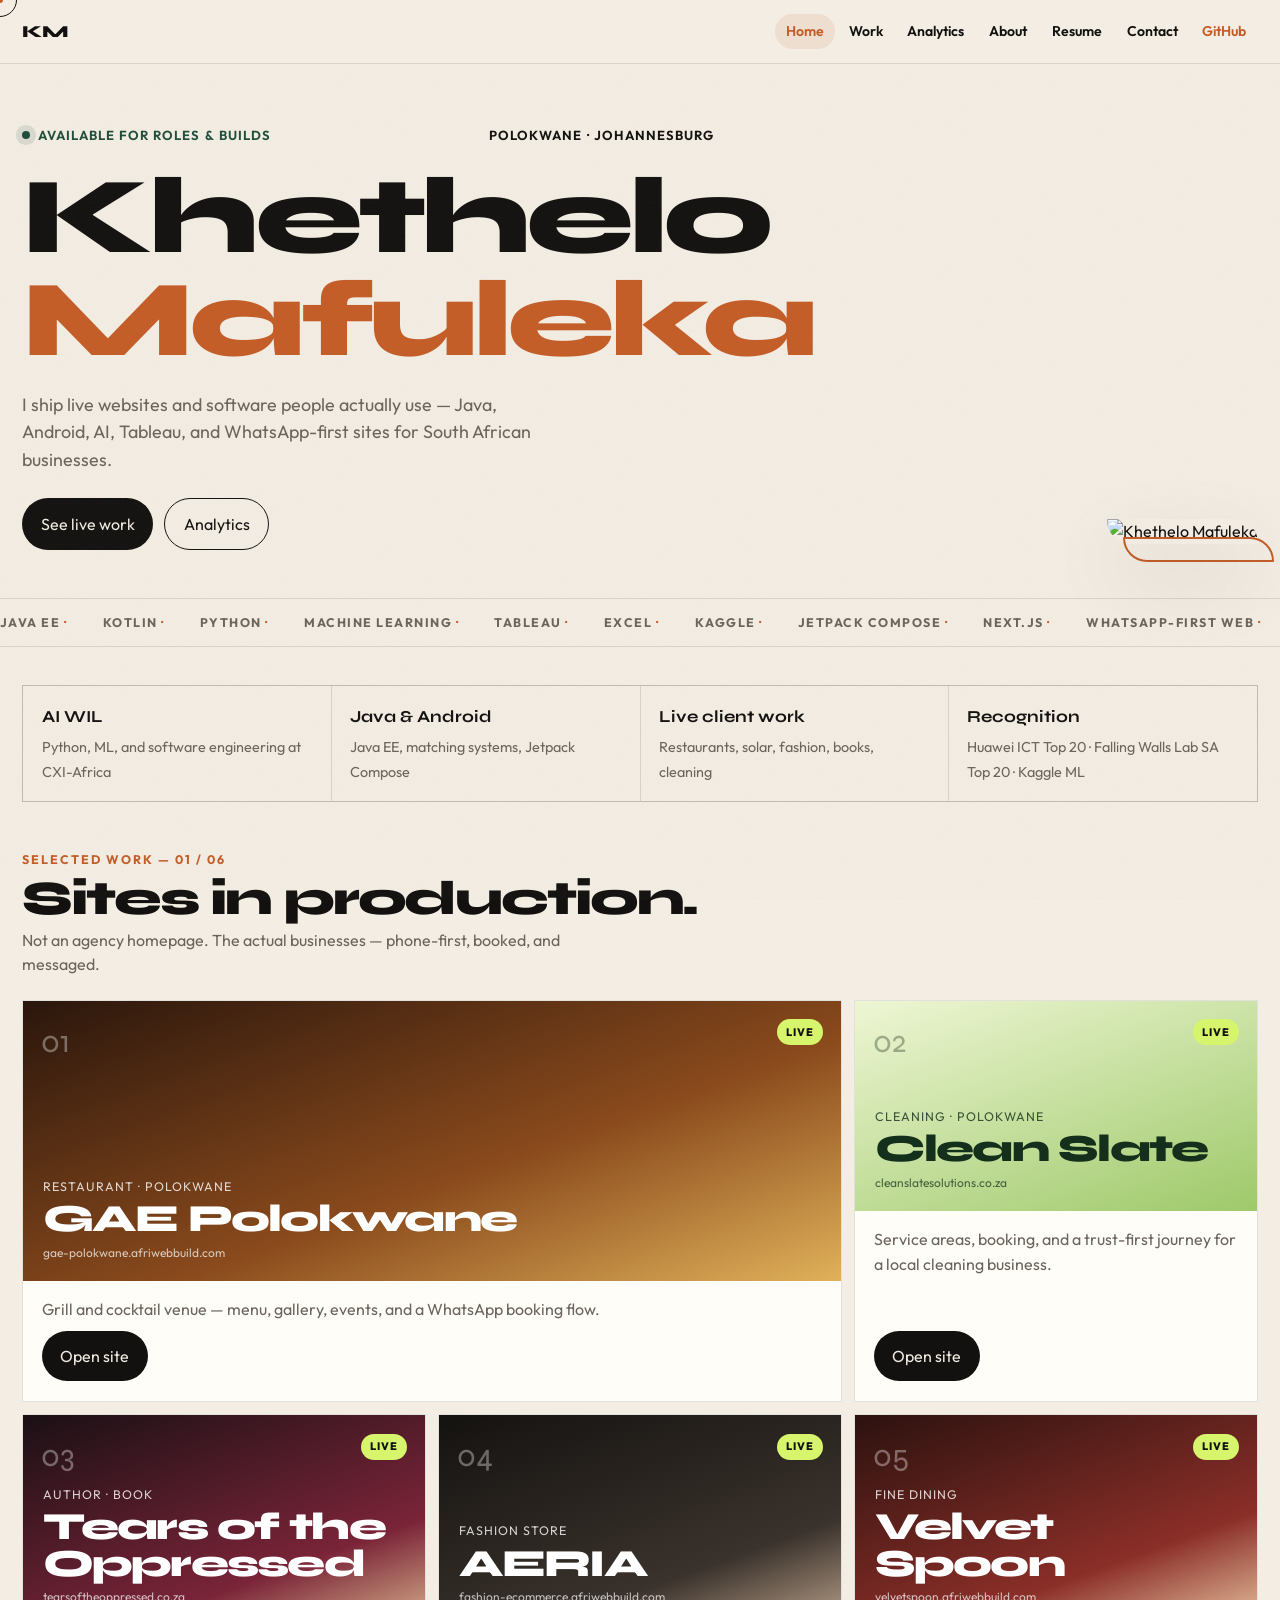
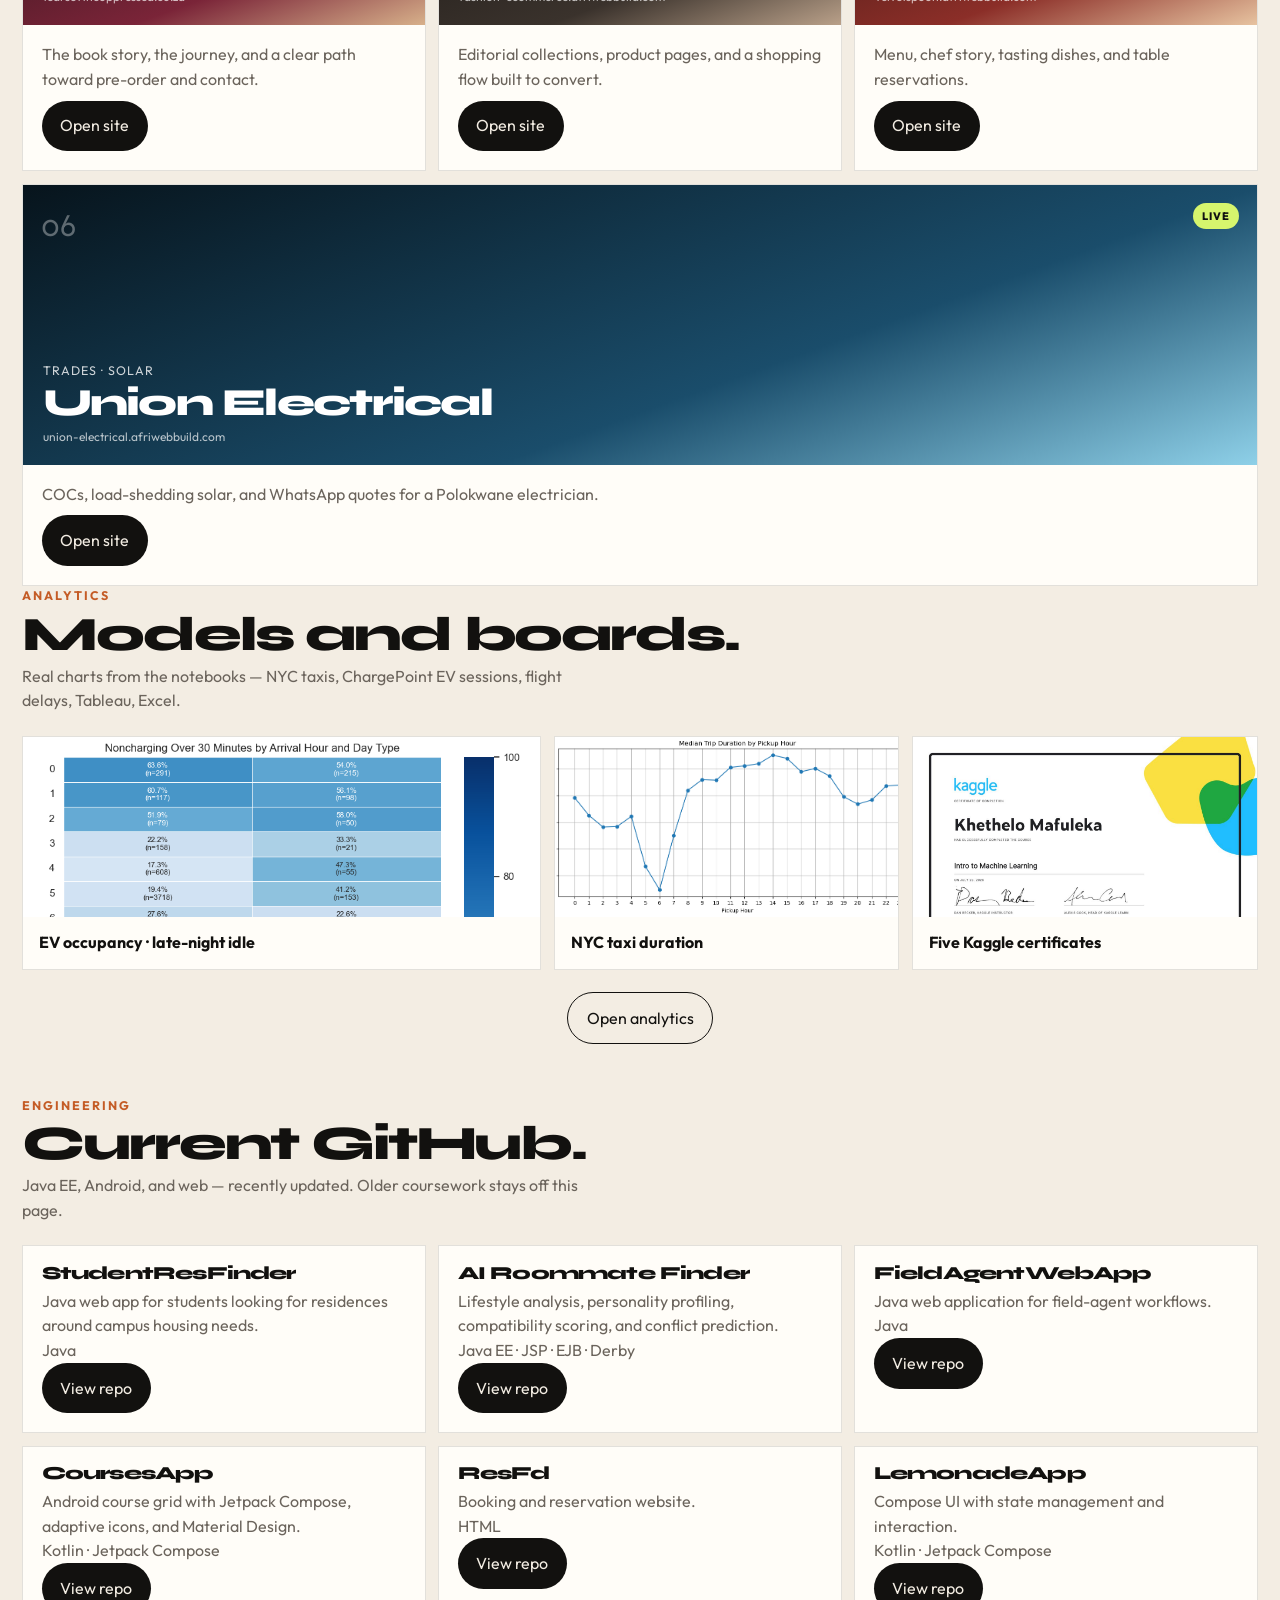
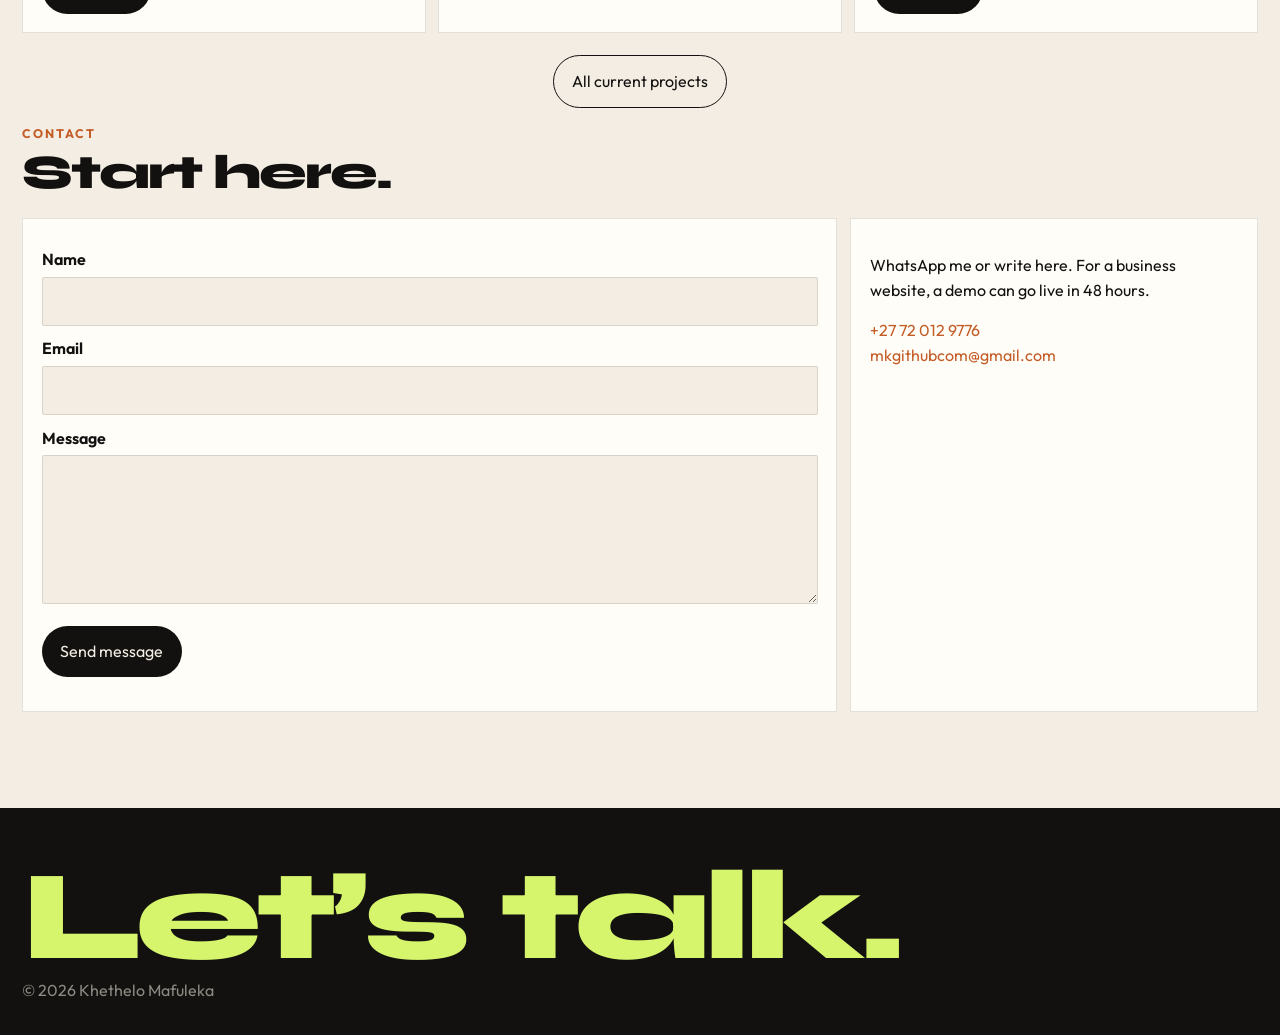
==== commit 039e9cac: "Contain large notebook charts so they no longer overflow under the sticky header. Co-authored-by: Cu" ====
--- a/index.html
+++ b/index.html
@@ -4,7 +4,7 @@
   <meta charset="UTF-8">
   <meta name="viewport" content="width=device-width, initial-scale=1.0">
   <title>Khethelo Mafuleka — Software Engineer</title>
-  <link rel="stylesheet" href="style.css">
+  <link rel="stylesheet" href="style.css?v=4">
   <link rel="preconnect" href="https://fonts.googleapis.com">
   <link rel="preconnect" href="https://fonts.gstatic.com" crossorigin>
   <link href="https://fonts.googleapis.com/css2?family=Outfit:wght@400;500;600;700&family=Syne:wght@700;800&display=swap" rel="stylesheet">
--- a/style.css
+++ b/style.css
@@ -11,7 +11,8 @@
 }
 
 *{box-sizing:border-box}
-html{scroll-behavior:smooth}
+html{scroll-behavior:smooth;scroll-padding-top:5.5rem}
+img{max-width:100%;height:auto}
 body{
   margin:0;
   color:var(--ink);
@@ -23,7 +24,7 @@
 body::before{
   content:"";
   pointer-events:none;
-  position:fixed;inset:0;z-index:80;opacity:.045;
+  position:fixed;inset:0;z-index:3;opacity:.045;
   background-image:url("data:image/svg+xml,%3Csvg xmlns='http://www.w3.org/2000/svg' width='140' height='140'%3E%3Cfilter id='n'%3E%3CfeTurbulence type='fractalNoise' baseFrequency='.8' numOctaves='4' stitchTiles='stitch'/%3E%3C/filter%3E%3Crect width='100%25' height='100%25' filter='url(%23n)'/%3E%3C/svg%3E");
 }
 
@@ -39,9 +40,8 @@
 :focus-visible{outline:2px solid var(--copper);outline-offset:3px}
 
 header{
-  position:sticky;top:0;z-index:40;
-  background:rgba(243,237,227,.78);
-  backdrop-filter:blur(16px);
+  position:sticky;top:0;z-index:120;
+  background:var(--paper);
   border-bottom:1px solid var(--line);
 }
 .header-inner{
@@ -58,7 +58,7 @@
 }
 nav a:hover,nav a.external{color:var(--copper)}
 
-main{max-width:1280px;margin:0 auto;padding:1.2rem 1.4rem 4rem}
+main{max-width:1280px;margin:0 auto;padding:1.2rem 1.4rem 4rem;position:relative;z-index:1;overflow-x:clip}
 
 .hero{
   display:grid;grid-template-columns:1.15fr .85fr;
@@ -127,9 +127,9 @@
 .section-head p{margin:0;color:var(--muted);max-width:36rem}
 .idx{color:var(--copper);font-size:.78rem;letter-spacing:.16em;text-transform:uppercase;font-weight:700}
 
-.live-grid{display:grid;grid-template-columns:repeat(6,1fr);gap:.8rem}
+.live-grid{display:grid;grid-template-columns:repeat(6,1fr);gap:.8rem;min-width:0}
 .live-card{
-  background:var(--card);border:1px solid var(--line);min-height:100%;
+  background:var(--card);border:1px solid var(--line);min-height:100%;min-width:0;max-width:100%;
   display:flex;flex-direction:column;overflow:hidden;
   transition:transform .35s cubic-bezier(.2,.8,.2,1), box-shadow .35s;
 }
@@ -357,20 +357,27 @@
 
 .has-cursor,.has-cursor *{cursor:none}
 .cursor-dot,.cursor-ring{
-  position:fixed;top:0;left:0;pointer-events:none;z-index:90;border-radius:50%;
+  position:fixed;top:0;left:0;pointer-events:none;z-index:400;border-radius:50%;
   translate:-50% -50%;
 }
 .cursor-dot{width:6px;height:6px;background:var(--copper)}
 .cursor-ring{width:34px;height:34px;border:1px solid var(--ink);transition:width .2s,height .2s,background .2s}
 .cursor-hot .cursor-ring{width:54px;height:54px;background:rgba(196,92,38,.15);border-color:var(--copper)}
 
-.lightbox-overlay{position:fixed;inset:0;background:rgba(18,17,15,.88);display:flex;align-items:center;justify-content:center;padding:2rem;z-index:99;visibility:hidden;opacity:0}
+.lightbox-overlay{
+  position:fixed;inset:0;background:rgba(18,17,15,.88);
+  display:flex;align-items:center;justify-content:center;
+  padding:5.5rem 1.2rem 2rem;z-index:300;
+  visibility:hidden;opacity:0;overflow:auto;
+}
 .lightbox-overlay.open{visibility:visible;opacity:1}
-.lightbox-img{max-width:100%;max-height:82vh;border-radius:4px}
+.lightbox-inner{max-width:min(1100px,100%);width:100%;margin:auto}
+.lightbox-img{width:100%;height:auto;max-height:calc(100vh - 8rem);object-fit:contain;border-radius:4px}
 .lightbox-caption{color:var(--paper);margin-top:.8rem;max-width:50rem}
+body.lightbox-open{overflow:hidden}
 .thumb-wrap{position:relative}
 .project-thumb{width:100%;height:140px;object-fit:cover;margin-bottom:.6rem}
-.zoom-img{width:100%;display:block;cursor:zoom-in;background:#fff}
+.zoom-img{width:100%;max-width:100%;height:auto;display:block;cursor:zoom-in;background:#fff}
 
 .pipeline{
   display:grid;grid-template-columns:repeat(5,1fr);gap:1px;
@@ -381,13 +388,13 @@
 .pipe-step strong{display:block;font-size:1.15rem;margin-bottom:.25rem}
 .pipe-step span{color:var(--muted);font-size:.88rem}
 
-.cert-grid{display:grid;grid-template-columns:repeat(3,1fr);gap:.8rem;margin-bottom:3.2rem}
+.cert-grid{display:grid;grid-template-columns:repeat(3,1fr);gap:.8rem;margin-bottom:3.2rem;min-width:0}
 .cert-card{
   background:var(--card);border:1px solid var(--line);overflow:hidden;color:inherit;
-  display:flex;flex-direction:column;
+  display:flex;flex-direction:column;min-width:0;max-width:100%;
 }
 .cert-card:hover{color:inherit;transform:translateY(-4px);transition:transform .3s}
-.cert-card img{aspect-ratio:16/10;object-fit:cover;background:#fff;border-bottom:1px solid var(--line)}
+.cert-card img{width:100%;aspect-ratio:16/10;object-fit:cover;background:#fff;border-bottom:1px solid var(--line)}
 .cert-card div{padding:.85rem 1rem 1rem}
 .cert-card em{display:block;font-style:normal;color:var(--copper);font-size:.72rem;letter-spacing:.12em;text-transform:uppercase;font-weight:700}
 .cert-card strong{font-size:1.05rem}
@@ -397,15 +404,20 @@
 .study-meta span{
   border:1px solid var(--line);border-radius:999px;padding:.22rem .6rem;font-size:.8rem;font-weight:650;
 }
-.viz-grid{display:grid;grid-template-columns:1fr 1fr;gap:.8rem}
+.viz-grid{display:grid;grid-template-columns:1fr 1fr;gap:.8rem;min-width:0;width:100%}
 .viz-card{
   background:var(--card);border:1px solid var(--line);margin:0;overflow:hidden;
-}
-.viz-card img{max-height:420px;object-fit:contain;background:#fafafa}
+  min-width:0;max-width:100%;
+}
+.viz-card img{
+  width:100%;max-width:100%;height:auto;max-height:min(70vh,560px);
+  object-fit:contain;object-position:top;background:#fafafa;display:block;
+}
 .viz-wide{grid-column:1 / -1}
 .viz-card figcaption{padding:.8rem 1rem 1rem;color:var(--muted);font-size:.92rem}
 
-.book-grid{display:grid;grid-template-columns:repeat(2,1fr);gap:.8rem}
+.book-grid{display:grid;grid-template-columns:repeat(2,1fr);gap:.8rem;min-width:0}
+.book-grid > *{min-width:0;max-width:100%}
 .book{
   background:var(--ink);color:var(--paper);padding:1.3rem 1.2rem;min-height:11rem;
   position:relative;overflow:hidden;
@@ -420,7 +432,8 @@
 .book-wide{grid-column:1 / -1;background:var(--forest)}
 .book-wide::after{background:var(--copper);opacity:.35}
 
-.excel-layout{display:grid;grid-template-columns:.9fr 1.1fr;gap:1.2rem;align-items:start}
+.excel-layout{display:grid;grid-template-columns:.9fr 1.1fr;gap:1.2rem;align-items:start;min-width:0}
+.excel-layout > *{min-width:0;max-width:100%}
 .whys{margin:0;padding:0;list-style:none;border-top:1px solid var(--line)}
 .whys li{padding:1rem 0;border-bottom:1px solid var(--line);color:var(--muted)}
 .whys strong{display:block;color:var(--copper);font-size:.75rem;letter-spacing:.12em;text-transform:uppercase;margin-bottom:.25rem}
@@ -429,11 +442,20 @@
 .pdca em{display:block;font-style:normal;font-family:"Syne",sans-serif;font-weight:800;font-size:1.4rem;color:var(--copper);margin-bottom:.35rem}
 .pdca p{margin:0;color:var(--muted)}
 
-.preview-row{display:grid;grid-template-columns:1.2fr .8fr .8fr;gap:.8rem;margin-bottom:1.4rem}
-.preview-row a{color:inherit;display:block;background:var(--card);border:1px solid var(--line);overflow:hidden}
+.preview-row{display:grid;grid-template-columns:1.2fr .8fr .8fr;gap:.8rem;margin-bottom:1.4rem;min-width:0}
+.preview-row a{color:inherit;display:block;background:var(--card);border:1px solid var(--line);overflow:hidden;min-width:0;max-width:100%}
 .preview-row a:hover{color:inherit}
 .preview-row img{width:100%;height:180px;object-fit:cover;object-position:top;display:block}
 .preview-row span{display:block;padding:.85rem 1rem;font-weight:700}
+
+.hero,.highlights,.repo-grid,.about-grid,.resume-wrap,.skill-grid,.contact-stage,.cs-grid,.mini-work,.pipeline,.cert-grid,.viz-grid,.book-grid,.excel-layout,.preview-row,.pdca,.live-grid{
+  min-width:0;
+  max-width:100%;
+}
+.hero > *,.highlights > *,.repo-grid > *,.about-grid > *,.resume-wrap > *,.skill-grid > *,.contact-stage > *,.cs-grid > *,.mini-work > *,.pipeline > *,.cert-grid > *,.viz-grid > *,.book-grid > *,.excel-layout > *,.preview-row > *,.pdca > *,.live-grid > *,section,figure{
+  min-width:0;
+  max-width:100%;
+}
 
 @media (max-width:980px){
   .hero,.highlights,.repo-grid,.about-grid,.resume-wrap,.skill-grid,.contact-stage,.cs-grid,.mini-work,.pipeline,.cert-grid,.viz-grid,.book-grid,.excel-layout,.preview-row,.pdca{grid-template-columns:1fr 1fr}
